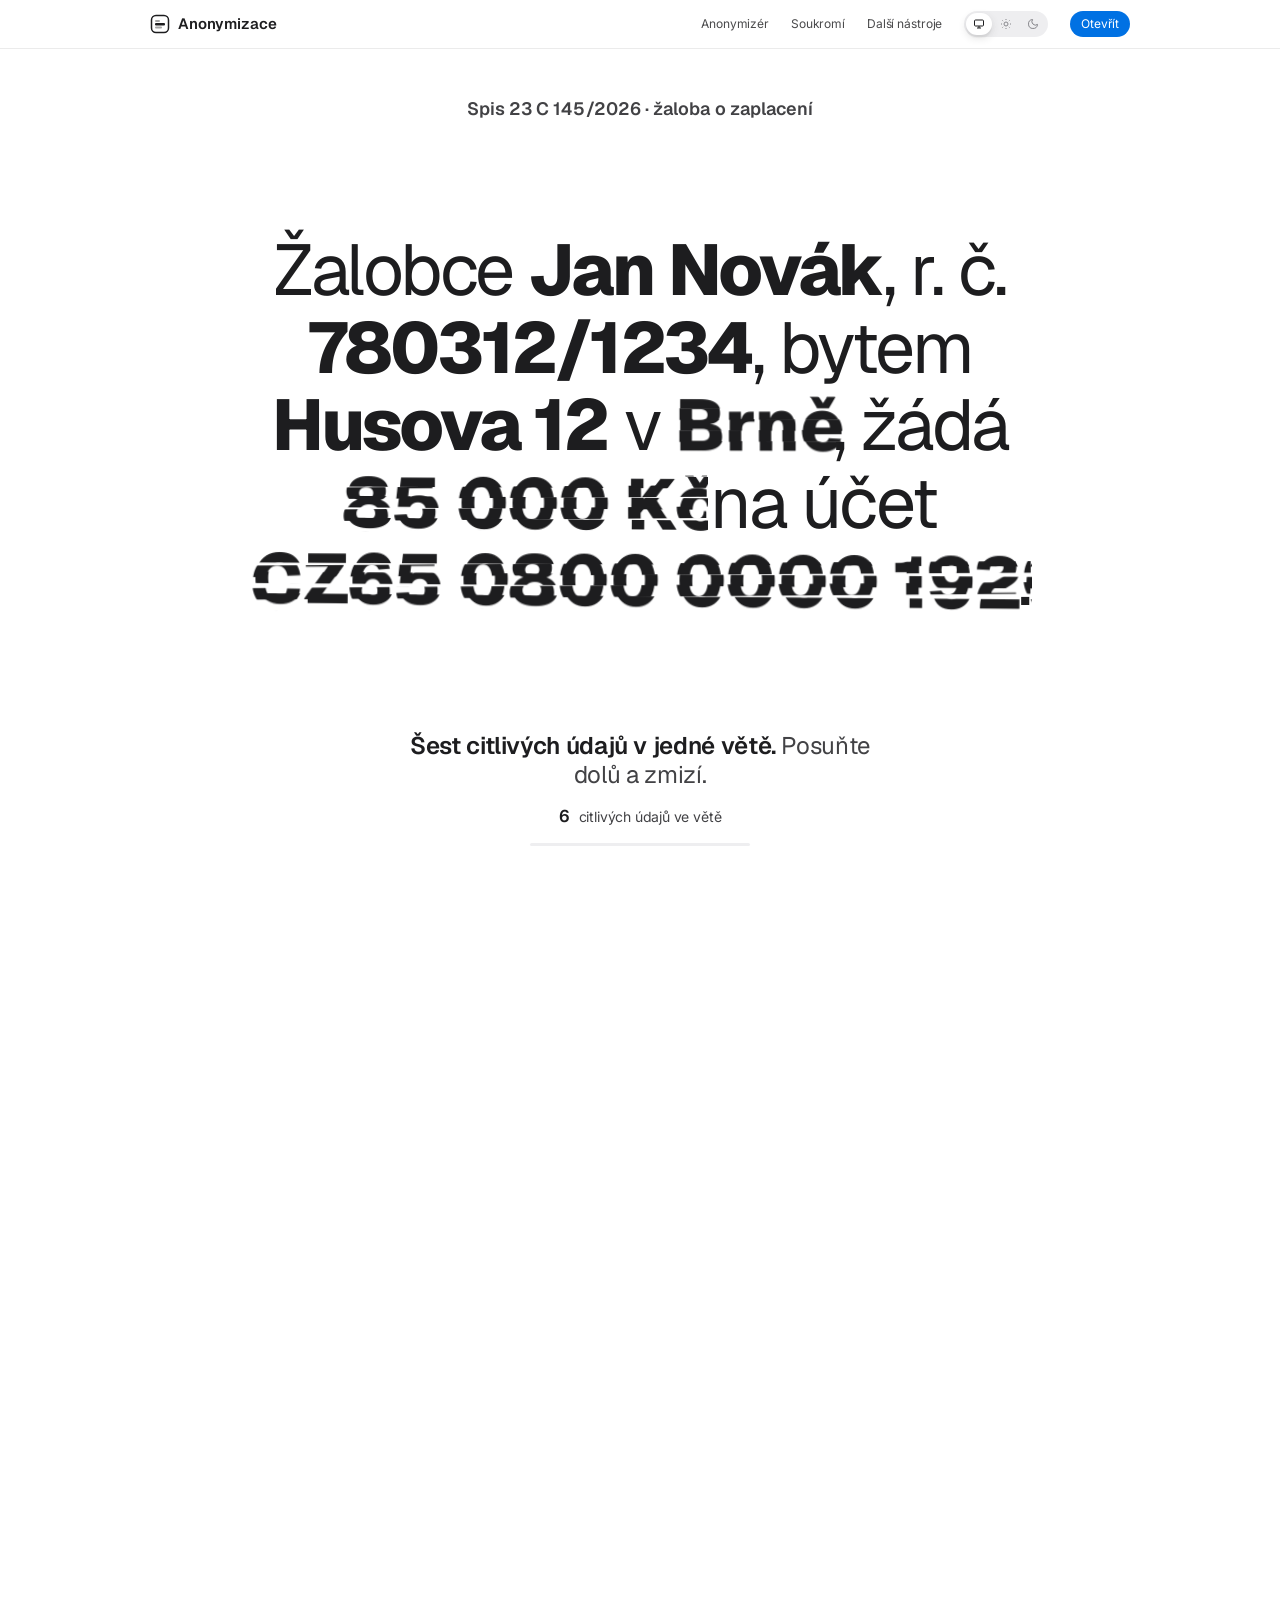
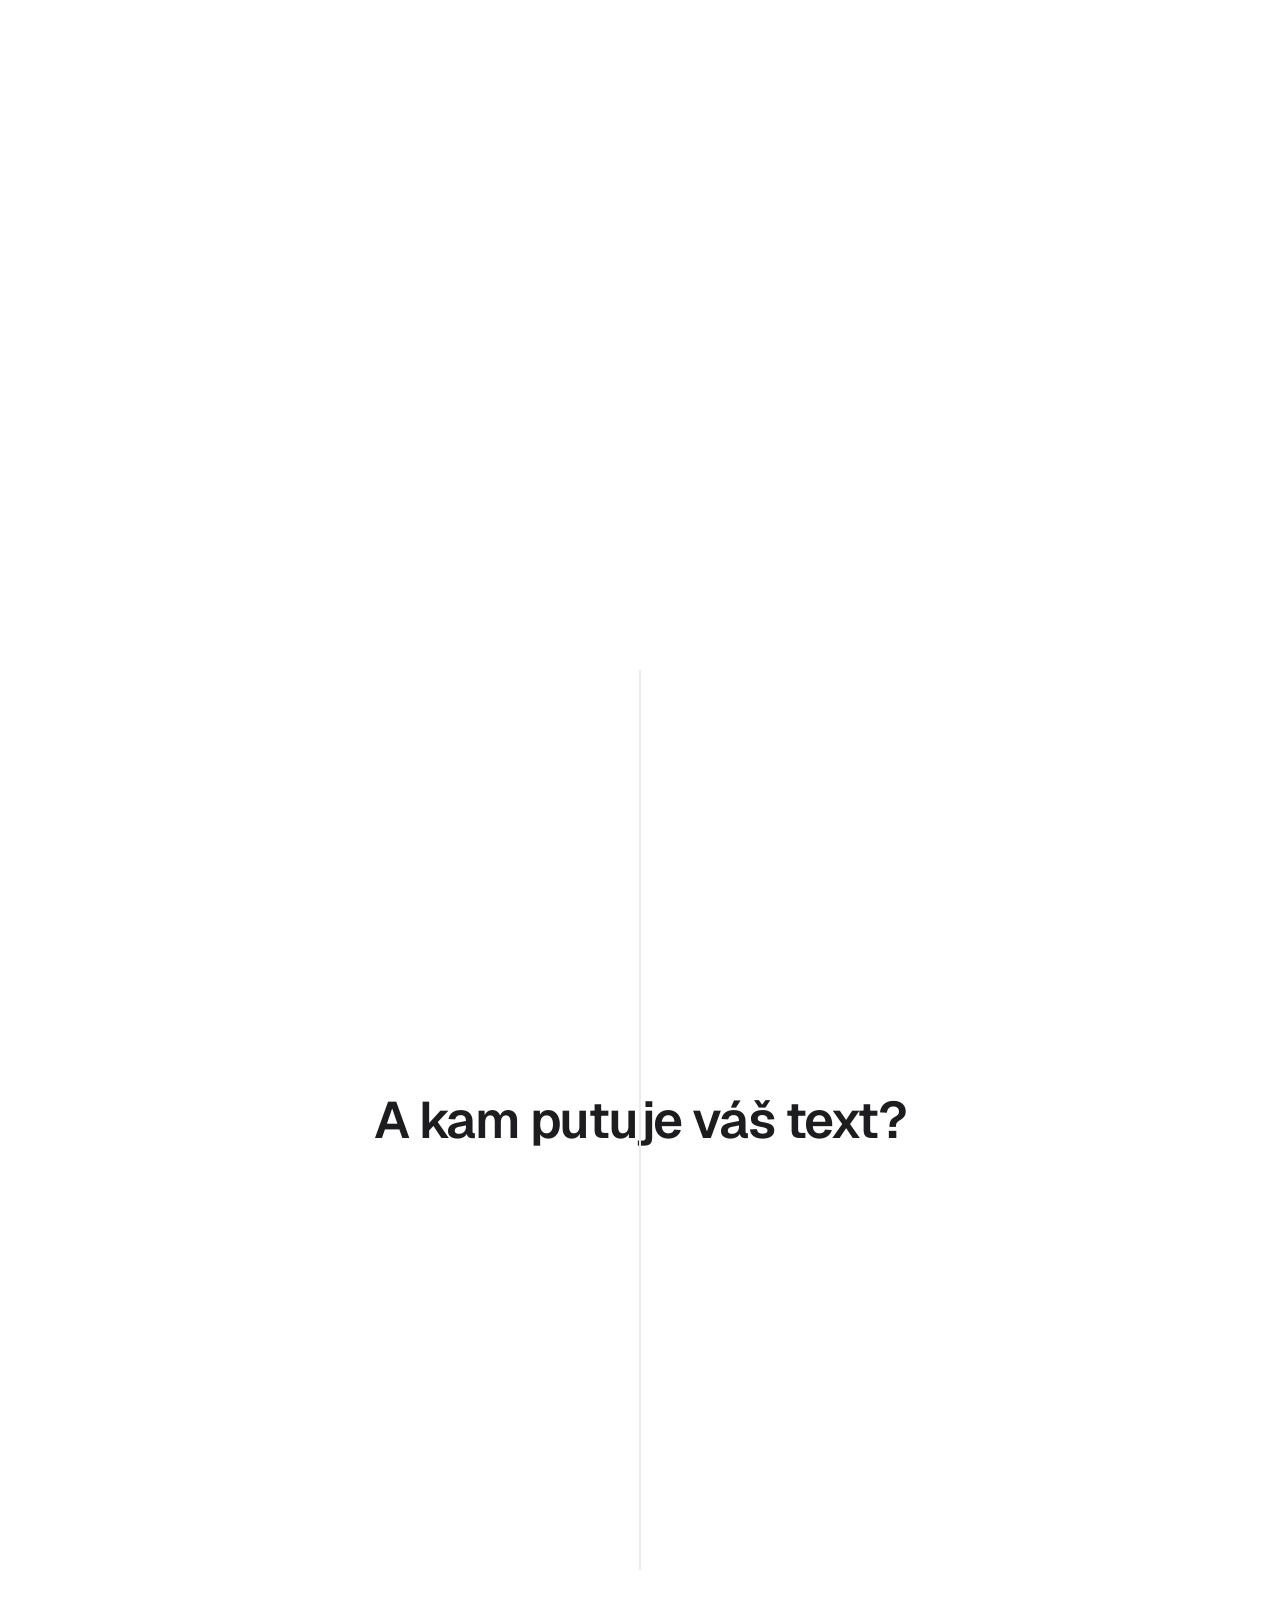
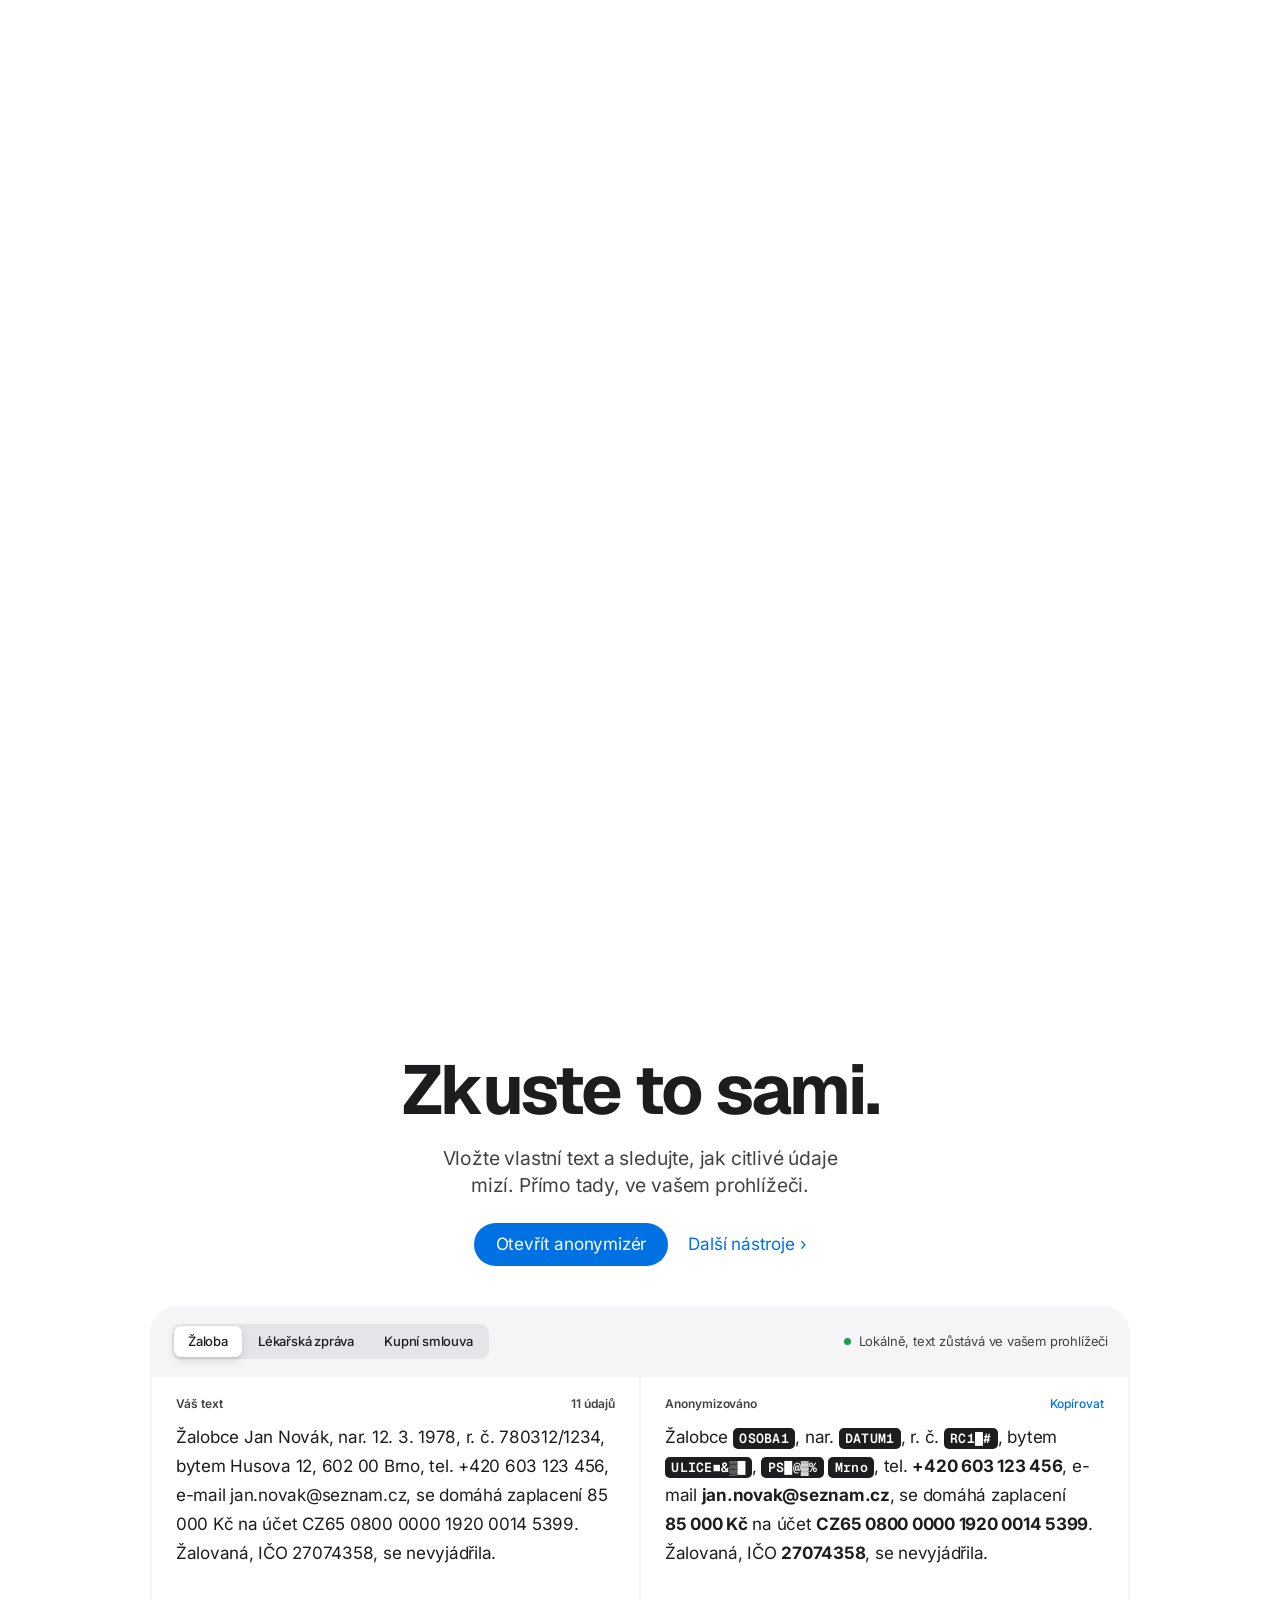
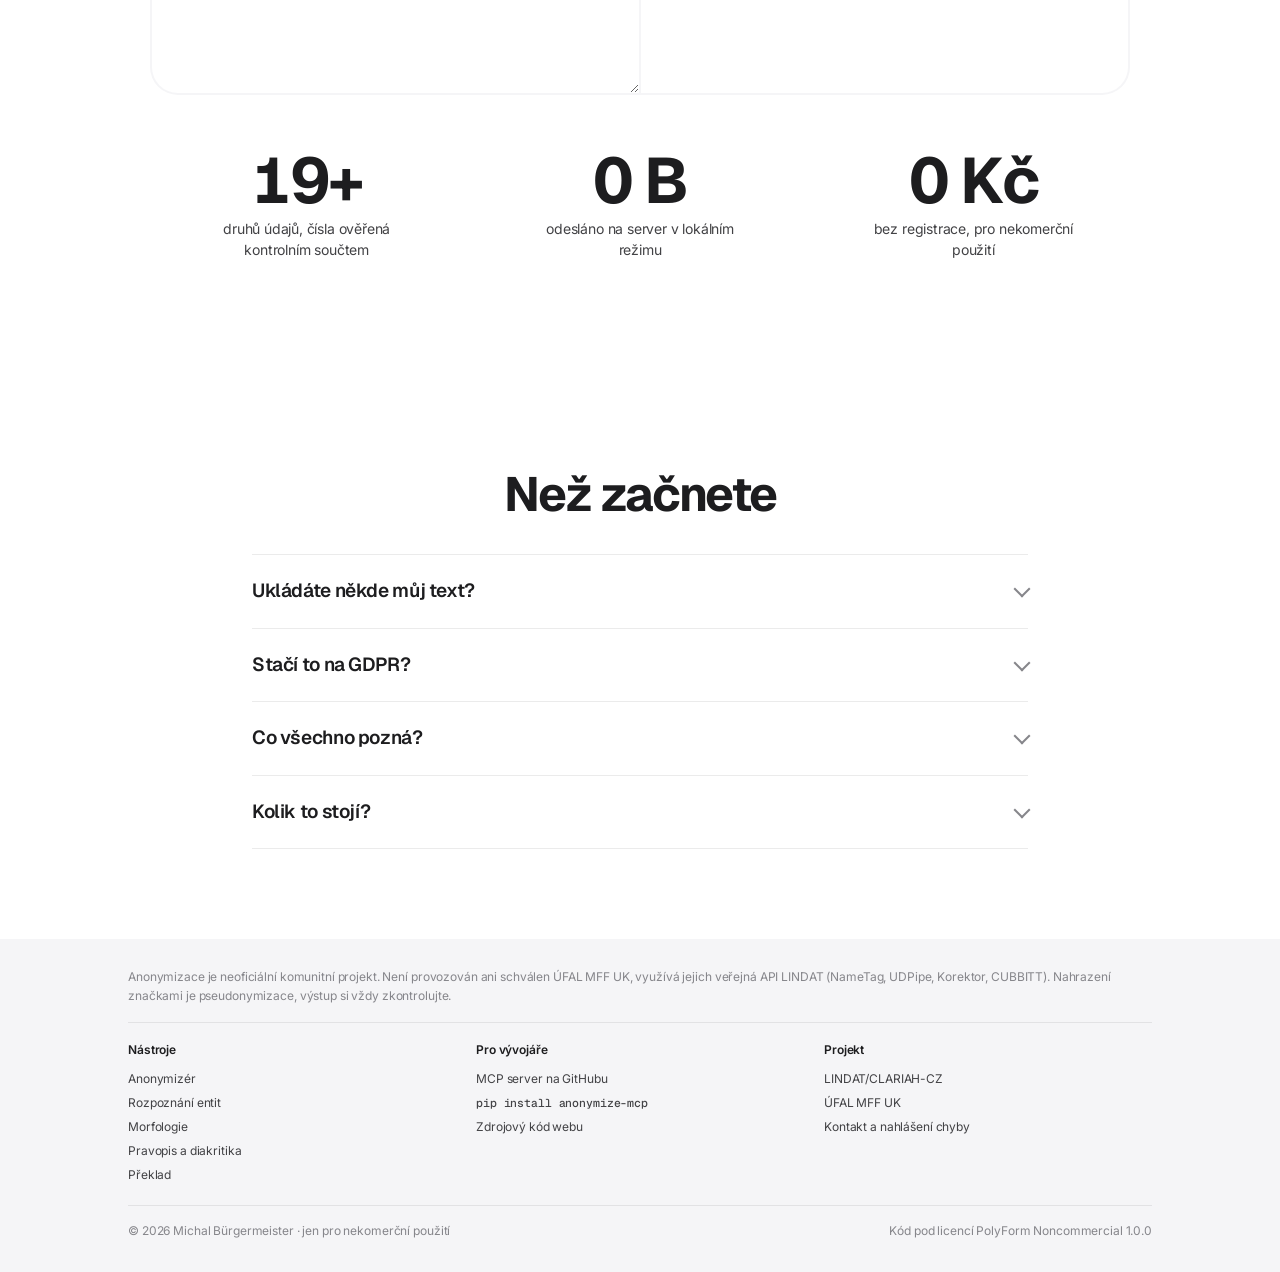
==== index.html @ 7f7ec350 "Nový web: celý redesign ve stylu Apple (úvod, anonymizér, nástroje) - Úvod: věta ze spisu, jejíž oso" ====
<!DOCTYPE html>
<html lang="cs">
<head>
<meta charset="UTF-8">
<meta http-equiv="Content-Security-Policy" content="default-src 'self'; script-src 'self' 'sha256-ytVcrgDSeqfs02HxshEtCYP0bLDapa02FKtry64QPY4=' 'sha256-r9u3oEBJVdRTOcQXDYjSccU/Ss6i7462QvEa/kO+IuY='; connect-src 'self'; style-src 'self' 'unsafe-inline'; img-src 'self' data:; font-src 'self'; object-src 'none'; base-uri 'self'; form-action 'self'">
<meta name="viewport" content="width=device-width, initial-scale=1.0, viewport-fit=cover">
<title>Anonymizace českých dokumentů online zdarma — jména, rodná čísla, účty (GDPR)</title>
<meta name="description" content="Anonymizujte žaloby, lékařské zprávy i smlouvy přímo v prohlížeči. Jména, rodná čísla, adresy, účty i částky se nahradí značkami OSOBA1, RC1, IBAN1. Zdarma, bez registrace, text neopustí váš počítač.">
<meta name="author" content="Michal Bürgermeister">
<meta name="robots" content="index, follow, max-image-preview:large, max-snippet:-1">
<meta name="theme-color" content="#ffffff" media="(prefers-color-scheme: light)">
<meta name="theme-color" content="#000000" media="(prefers-color-scheme: dark)">
<link rel="icon" href="favicon.svg" type="image/svg+xml">
<link rel="apple-touch-icon" href="favicon.svg">
<link rel="manifest" href="site.webmanifest">
<link rel="canonical" href="https://anonymizace.js.org/">
<meta property="og:type" content="website">
<meta property="og:site_name" content="Anonymizace">
<meta property="og:locale" content="cs_CZ">
<meta property="og:title" content="Anonymizace českých dokumentů — text neopustí váš počítač">
<meta property="og:description" content="Jména, rodná čísla, adresy, účty i částky se nahradí značkami. Zdarma, v prohlížeči, bez registrace.">
<meta property="og:url" content="https://anonymizace.js.org/">
<meta property="og:image" content="https://anonymizace.js.org/og-image.png">
<meta name="twitter:card" content="summary_large_image">
<meta name="twitter:title" content="Anonymizace českých dokumentů — text neopustí váš počítač">
<meta name="twitter:description" content="Jména, rodná čísla, adresy, účty i částky se nahradí značkami. Zdarma, v prohlížeči.">
<meta name="twitter:image" content="https://anonymizace.js.org/og-image.png">
<link rel="preload" href="fonts/geist-latin.woff2" as="font" type="font/woff2" crossorigin>
<link rel="stylesheet" href="css/fonts.css">
<link rel="stylesheet" href="css/site.css">
<link rel="stylesheet" href="css/landing.css">
<script src="js/theme.js"></script>
</head>
<body>
<noscript><div class="noscript">Animace a živá ukázka potřebují JavaScript. Obsah stránky si přečtete i bez něj.</div></noscript>
<header class="site-nav"><div class="nav gut">
  <a class="mark" href="./" aria-label="Anonymizace, úvod"><svg viewBox="0 0 20 20" aria-hidden="true"><rect x="1.5" y="1.5" width="17" height="17" rx="4.5" fill="none" stroke="currentColor" stroke-width="1.5"/><rect x="5" y="6" width="5" height="2" rx="1" fill="currentColor" opacity=".4"/><rect x="5" y="9" width="10" height="2.4" rx="1" fill="currentColor"/><rect x="5" y="12.4" width="7" height="2" rx="1" fill="currentColor" opacity=".4"/></svg>Anonymizace</a>
  <nav class="links" aria-label="Hlavní"><a href="anonymize.html">Anonymizér</a><a href="#vault">Soukromí</a><a href="nastroje.html">Další nástroje</a></nav>
  <div class="theme" role="group" aria-label="Vzhled">
    <button type="button" data-t="system" aria-label="Podle systému"><svg viewBox="0 0 24 24" fill="none" stroke="currentColor" stroke-width="2"><rect x="3" y="4" width="18" height="12" rx="2"/><path d="M8 20h8M12 16v4"/></svg></button>
    <button type="button" data-t="light" aria-label="Denní režim"><svg viewBox="0 0 24 24" fill="none" stroke="currentColor" stroke-width="2"><circle cx="12" cy="12" r="4"/><path d="M12 2v2M12 20v2M4.9 4.9l1.4 1.4M17.7 17.7l1.4 1.4M2 12h2M20 12h2M4.9 19.1l1.4-1.4M17.7 6.3l1.4-1.4"/></svg></button>
    <button type="button" data-t="dark" aria-label="Noční režim"><svg viewBox="0 0 24 24" fill="none" stroke="currentColor" stroke-width="2"><path d="M21 12.8A9 9 0 1 1 11.2 3a7 7 0 0 0 9.8 9.8z"/></svg></button>
  </div>
  <a class="open" href="anonymize.html">Otevřít</a>
</div></header>

<main id="top">
<section class="dossier" id="dossier" aria-label="Ukázka anonymizace">
  <div class="d-stage gut">
    <p class="d-eyebrow d-meta">Spis 23 C 145/2026 · žaloba o zaplacení</p>
    <p class="d-text" id="dtext">Žalobce <span class="pii" data-tok="OSOBA1">Jan Novák</span>, r.&nbsp;č. <span class="pii" data-tok="RC1">780312/1234</span>, bytem <span class="pii" data-tok="ULICE1">Husova 12</span> v&nbsp;<span class="pii" data-tok="MESTO1">Brně</span>, žádá <span class="pii" data-tok="CASTKA1">85 000 Kč</span> na účet <span class="pii" data-tok="IBAN1">CZ65 0800 0000 1920</span>.</p>
    <div class="d-foot">
      <div class="d-caps">
        <h1 id="cap0">Šest citlivých údajů v&nbsp;jedné větě. <em>Posuňte dolů a&nbsp;zmizí.</em></h1>
        <p id="cap1" style="opacity:0">Po anonymizaci <em>ani jeden.</em></p>
      </div>
      <div class="d-count"><strong id="cnt">6</strong><span>citlivých údajů ve větě</span></div>
      <div class="d-prog"><i id="dprog"></i></div>
    </div>
  </div>
</section>

<section class="vault" id="vault" aria-label="Kam jdou data">
  <div class="v-stage">
    <div class="v-mask gut" id="vmask">
      <div class="v-in">
        <div class="beat" id="bA">
          <span class="kick">Lokální režim</span>
          <h2><span id="hA1">Nikam.</span><em id="hA2">Zůstane u&nbsp;vás.</em></h2>
          <div class="flow" id="flowA" role="img" aria-label="Text neopustí váš počítač, cesta do internetu je zablokovaná"><span class="node"><svg viewBox="0 0 24 24" fill="none" stroke="currentColor" stroke-width="1.8" aria-hidden="true"><rect x="4" y="4" width="16" height="11" rx="2"/><path d="M2 19h20"/></svg>Váš počítač</span><span class="wire"><i class="pk"></i><b class="stop" aria-hidden="true">×</b></span><span class="node dim"><svg viewBox="0 0 24 24" fill="none" stroke="currentColor" stroke-width="1.8" aria-hidden="true"><circle cx="12" cy="12" r="9"/><path d="M3 12h18M12 3a14 14 0 0 1 0 18M12 3a14 14 0 0 0 0 18"/></svg>Internet</span></div>
          <div class="stats" id="statsA"><div><strong>0&nbsp;B</strong><span>odesláno</span></div><div><strong>0</strong><span>serverů</span></div><div><strong>100&nbsp;%</strong><span>ve vašem prohlížeči</span></div></div>
        </div>
        <div class="beat" id="bB" style="opacity:0;visibility:hidden">
          <span class="kick">Přesný režim</span>
          <h2><span>Potřebujete víc?</span><em>Stačí přepnout.</em></h2>
          <div class="sw" aria-hidden="true"><span id="swL">Lokálně</span><i><b id="swK"></b></i><span id="swR">Přesně</span></div>
          <div class="flow flowB" id="flowB" role="img" aria-label="V přesném režimu jde text na server LINDAT"><span class="node"><svg viewBox="0 0 24 24" fill="none" stroke="currentColor" stroke-width="1.8" aria-hidden="true"><rect x="4" y="4" width="16" height="11" rx="2"/><path d="M2 19h20"/></svg>Váš počítač</span><span class="wire" id="wireB"><i class="pk"></i></span><span class="node"><svg viewBox="0 0 24 24" fill="none" stroke="currentColor" stroke-width="1.8" aria-hidden="true"><path d="M3 9l9-5 9 5M5 9v9M19 9v9M9 9v9M15 9v9M3 20h18"/></svg>LINDAT, MFF&nbsp;UK</span></div>
          <p class="note" id="noteB">Text odejde šifrovaně na akademický server jen tehdy, když to sami zapnete. Pak pozná jména a firmy i ve skloňovaných tvarech.</p>
        </div>
      </div>
    </div>
    <div class="door l" id="dl" aria-hidden="true"><p class="v-q">A kam putuje váš text?</p></div>
    <div class="door r" id="dr"><p class="v-q">A kam putuje váš text?</p></div>
  </div>
</section>

<section class="demo gut" id="ukazka">
  <div class="demo-h" data-reveal="0"><h2>Zkuste to sami.</h2><p>Vložte vlastní text a sledujte, jak citlivé údaje mizí. Přímo tady, ve vašem prohlížeči.</p>
    <div class="ctas"><a class="btn" href="anonymize.html">Otevřít anonymizér</a><a class="lnk" href="nastroje.html">Další nástroje ›</a></div></div>
  <div class="bench" data-reveal="1">
    <div class="bench-top">
      <div class="seg" role="group" aria-label="Ukázkové texty"><button type="button" class="chip" data-s="zaloba" aria-pressed="true">Žaloba</button><button type="button" class="chip" data-s="zprava" aria-pressed="false">Lékařská zpráva</button><button type="button" class="chip" data-s="smlouva" aria-pressed="false">Kupní smlouva</button></div>
      <span class="mode"><i></i>Lokálně, text zůstává ve vašem prohlížeči</span>
    </div>
    <div class="panes">
      <div class="pane"><div class="ph"><label for="src">Váš text</label><span id="n">0 údajů</span></div><textarea id="src" spellcheck="false" maxlength="20000"></textarea></div>
      <div class="pane"><div class="ph"><span>Anonymizováno</span><button type="button" class="copy" id="copy">Kopírovat</button></div><div class="out" id="out" aria-live="polite"></div></div>
    </div>
  </div>
  <div class="facts" data-reveal="2">
    <div><strong data-to="20">20+</strong><span>druhů údajů, čísla ověřená kontrolním součtem</span></div>
    <div><strong>0&nbsp;B</strong><span>odesláno na server v lokálním režimu</span></div>
    <div><strong>0&nbsp;Kč</strong><span>bez registrace, pro nekomerční použití</span></div>
  </div>
</section>

<section class="faq gut" id="otazky">
  <h2>Než začnete</h2>
  <details><summary>Ukládáte někde můj text?</summary><p>Ne. Web nemá vlastní server ani databázi. V lokálním režimu text vůbec neopustí prohlížeč. V přesném režimu ho zpracuje akademický server LINDAT na MFF UK a výsledek se vrátí jen vám.</p></details>
  <details><summary>Stačí to na GDPR?</summary><p>Nahrazení značkami je pseudonymizace podle čl. 4 odst. 5 GDPR. Výrazně snižuje riziko, ale za výsledek odpovídá ten, kdo dokument předává. Výstup si před odesláním vždy přečtěte.</p></details>
  <details><summary>Co všechno pozná?</summary><p>Jména, rodná čísla s kontrolou dělitelnosti, IČO, DIČ, IBAN a čísla účtů, peněžní částky, platební karty, telefony, e-maily, adresy a PSČ, data narození, SPZ, VIN, čísla dokladů, datové schránky, spisové značky i diagnózy MKN-10.</p></details>
  <details><summary>Kolik to stojí?</summary><p>Nic, pro nekomerční použití. Projekt je neoficiální a staví na veřejných nástrojích LINDAT a ÚFAL MFF UK.</p></details>
</section>
</main>

<footer class="site-footer gut"><div class="f-in">
  <p class="f-note">Anonymizace je neoficiální komunitní projekt. Není provozován ani schválen ÚFAL MFF UK, využívá jejich veřejná API LINDAT (NameTag, UDPipe, Korektor, CUBBITT). Nahrazení značkami je pseudonymizace, výstup si vždy zkontrolujte.</p>
  <div class="f-cols">
    <div><h2>Nástroje</h2><a href="anonymize.html">Anonymizér</a><a href="nastroje.html#ner">Rozpoznání entit</a><a href="nastroje.html#morf">Morfologie</a><a href="nastroje.html#korek">Pravopis a diakritika</a><a href="nastroje.html#prek">Překlad</a></div>
    <div><h2>Pro vývojáře</h2><a href="https://github.com/Buggy1111/anonymize-mcp" rel="noopener">MCP server na GitHubu</a><a href="https://pypi.org/project/anonymize-mcp/" rel="noopener"><code>pip install anonymize-mcp</code></a><a href="https://github.com/Buggy1111/czech-nlp-toolkit" rel="noopener">Zdrojový kód webu</a></div>
    <div><h2>Projekt</h2><a href="https://lindat.mff.cuni.cz/" rel="noopener">LINDAT/CLARIAH-CZ</a><a href="https://ufal.mff.cuni.cz/" rel="noopener">ÚFAL MFF UK</a><a href="mailto:michalbugy12@gmail.com?subject=Anonymizace%20%E2%80%93%20zp%C4%9Btn%C3%A1%20vazba">Kontakt a nahlášení chyby</a></div>
  </div>
  <div class="f-bottom"><span>© 2026 Michal Bürgermeister · jen pro nekomerční použití</span><span>Kód pod licencí PolyForm Noncommercial 1.0.0</span></div>
</div></footer>

<script src="js/vendor/lenis.min.js"></script>
<script src="js/ner-common.js"></script>
<script src="js/anonymize-engine.js"></script>
<script src="js/site.js"></script>
<script src="js/landing.js"></script>

<script type="application/ld+json">
{"@context":"https://schema.org","@type":"WebApplication","name":"Anonymizace českých dokumentů","url":"https://anonymizace.js.org/","description":"Anonymizace osobních údajů v českých dokumentech přímo v prohlížeči. Jména, rodná čísla, adresy, účty i částky se nahradí značkami. Lokální offline režim i přesný režim s NER od ÚFAL MFF UK.","applicationCategory":"SecurityApplication","operatingSystem":"All (web browser)","inLanguage":"cs","dateModified":"2026-11-14","isAccessibleForFree":true,"offers":{"@type":"Offer","price":"0","priceCurrency":"CZK"},"creator":{"@type":"Person","name":"Michal Bürgermeister"},"isBasedOn":"https://github.com/Buggy1111/anonymize-mcp"}
</script>
<script type="application/ld+json">
{"@context":"https://schema.org","@type":"FAQPage","mainEntity":[
{"@type":"Question","name":"Ukládáte někde můj text?","acceptedAnswer":{"@type":"Answer","text":"Ne. Web nemá vlastní server ani databázi. V lokálním režimu text vůbec neopustí prohlížeč. V přesném režimu ho zpracuje akademický server LINDAT na MFF UK a výsledek se vrátí jen vám."}},
{"@type":"Question","name":"Stačí to na GDPR?","acceptedAnswer":{"@type":"Answer","text":"Nahrazení značkami je pseudonymizace podle čl. 4 odst. 5 GDPR. Výrazně snižuje riziko, ale za výsledek odpovídá ten, kdo dokument předává. Výstup si před odesláním vždy přečtěte."}},
{"@type":"Question","name":"Co všechno pozná?","acceptedAnswer":{"@type":"Answer","text":"Jména, rodná čísla s kontrolou dělitelnosti, IČO, DIČ, IBAN a čísla účtů, peněžní částky, platební karty, telefony, e-maily, adresy a PSČ, data narození, SPZ, VIN, čísla dokladů, datové schránky, spisové značky i diagnózy MKN-10."}},
{"@type":"Question","name":"Kolik to stojí?","acceptedAnswer":{"@type":"Answer","text":"Nic, pro nekomerční použití. Projekt je neoficiální a staví na veřejných nástrojích LINDAT a ÚFAL MFF UK."}}]}
</script>
</body>
</html>
---- css/fonts.css ----
/* Self-hosted (SIL OFL 1.1): Geist, Geist Mono (Vercel), Inter (Rasmus Andersson). Bez Google Fonts — žádný požadavek na třetí stranu. */
@font-face{font-family:'Geist';font-style:normal;font-weight:300 800;font-display:swap;src:url(../fonts/geist-latin-ext.woff2) format('woff2');unicode-range:U+0100-02BA, U+02BD-02C5, U+02C7-02CC, U+02CE-02D7, U+02DD-02FF, U+0304, U+0308, U+0329, U+1D00-1DBF, U+1E00-1E9F, U+1EF2-1EFF, U+2020, U+20A0-20AB, U+20AD-20C4, U+2113, U+2C60-2C7F, U+A720-A7FF}
@font-face{font-family:'Geist';font-style:normal;font-weight:300 800;font-display:swap;src:url(../fonts/geist-latin.woff2) format('woff2');unicode-range:U+0000-00FF, U+0131, U+0152-0153, U+02BB-02BC, U+02C6, U+02DA, U+02DC, U+0304, U+0308, U+0329, U+2000-206F, U+20AC, U+2122, U+2191, U+2193, U+2212, U+2215, U+FEFF, U+FFFD}
@font-face{font-family:'Geist Mono';font-style:normal;font-weight:500 600;font-display:swap;src:url(../fonts/geist-mono-latin-ext.woff2) format('woff2');unicode-range:U+0100-02BA, U+02BD-02C5, U+02C7-02CC, U+02CE-02D7, U+02DD-02FF, U+0304, U+0308, U+0329, U+1D00-1DBF, U+1E00-1E9F, U+1EF2-1EFF, U+2020, U+20A0-20AB, U+20AD-20C4, U+2113, U+2C60-2C7F, U+A720-A7FF}
@font-face{font-family:'Geist Mono';font-style:normal;font-weight:500 600;font-display:swap;src:url(../fonts/geist-mono-latin.woff2) format('woff2');unicode-range:U+0000-00FF, U+0131, U+0152-0153, U+02BB-02BC, U+02C6, U+02DA, U+02DC, U+0304, U+0308, U+0329, U+2000-206F, U+20AC, U+2122, U+2191, U+2193, U+2212, U+2215, U+FEFF, U+FFFD}
@font-face{font-family:'Inter';font-style:normal;font-weight:400 700;font-display:swap;src:url(../fonts/inter-latin-ext.woff2) format('woff2');unicode-range:U+0100-02BA, U+02BD-02C5, U+02C7-02CC, U+02CE-02D7, U+02DD-02FF, U+0304, U+0308, U+0329, U+1D00-1DBF, U+1E00-1E9F, U+1EF2-1EFF, U+2020, U+20A0-20AB, U+20AD-20C4, U+2113, U+2C60-2C7F, U+A720-A7FF}
@font-face{font-family:'Inter';font-style:normal;font-weight:400 700;font-display:swap;src:url(../fonts/inter-latin.woff2) format('woff2');unicode-range:U+0000-00FF, U+0131, U+0152-0153, U+02BB-02BC, U+02C6, U+02DA, U+02DC, U+0304, U+0308, U+0329, U+2000-206F, U+20AC, U+2122, U+2191, U+2193, U+2212, U+2215, U+FEFF, U+FFFD}
---- css/site.css ----
/* site.css — sdílený vzhled všech stránek (tokeny, lišta, patička, tlačítka, přepínače).
   Styl: Apple-like. Bílá / #f5f5f7 ve dne, černá v noci, šedé jen na vedlejší text,
   modrá jen na akce. Zvýraznění = tloušťka písma, ne barva. */
:root{
  --bg:#ffffff; --bg2:#f5f5f7; --fg:#1d1d1f; --fg2:#424245; --mut:#86868b; --line:rgba(0,0,0,.08); --line2:rgba(0,0,0,.14);
  --pii:#1d1d1f; --blue:#0071e3; --blue-h:#0077ed; --ok:#1d9a55; --err:#d70015;
  --glass:rgba(255,255,255,.72); --seg:rgba(118,118,128,.12); --seg-on:#ffffff; --shadow:0 3px 8px rgba(0,0,0,.12),0 3px 1px rgba(0,0,0,.04);
  --tok-bg:#1d1d1f; --tok-fg:#ffffff;
  --f-display:"Geist","Inter","Segoe UI",system-ui,sans-serif;
  --f-body:"Inter","Segoe UI",system-ui,-apple-system,sans-serif;
  --f-mono:"Geist Mono",ui-monospace,"SF Mono",Menlo,Consolas,monospace;
  --ease:cubic-bezier(.28,.11,.32,1);
  color-scheme:light;
}
@media (prefers-color-scheme: dark){:root:not([data-theme="light"]){
  --bg:#000000; --bg2:#161617; --fg:#f5f5f7; --fg2:#d2d2d7; --mut:#86868b; --line:rgba(255,255,255,.1); --line2:rgba(255,255,255,.18);
  --pii:#f5f5f7; --blue:#0a84ff; --blue-h:#409cff; --ok:#30d158; --err:#ff6961;
  --glass:rgba(22,22,23,.72); --seg:rgba(118,118,128,.24); --seg-on:#636366; --shadow:0 3px 8px rgba(0,0,0,.4);
  --tok-bg:#f5f5f7; --tok-fg:#000000; color-scheme:dark}}
:root[data-theme="dark"]{
  --bg:#000000; --bg2:#161617; --fg:#f5f5f7; --fg2:#d2d2d7; --mut:#86868b; --line:rgba(255,255,255,.1); --line2:rgba(255,255,255,.18);
  --pii:#f5f5f7; --blue:#0a84ff; --blue-h:#409cff; --ok:#30d158; --err:#ff6961;
  --glass:rgba(22,22,23,.72); --seg:rgba(118,118,128,.24); --seg-on:#636366; --shadow:0 3px 8px rgba(0,0,0,.4);
  --tok-bg:#f5f5f7; --tok-fg:#000000; color-scheme:dark}

*{box-sizing:border-box}
html{-webkit-text-size-adjust:100%}
html.lenis,html.lenis body{height:auto}
.lenis.lenis-smooth{scroll-behavior:auto!important}
body{margin:0;background:var(--bg);color:var(--fg);font-family:var(--f-body);font-size:17px;line-height:1.5;letter-spacing:-.011em;
  -webkit-font-smoothing:antialiased;-moz-osx-font-smoothing:grayscale;text-rendering:optimizeLegibility;font-feature-settings:"cv11","ss03";
  overflow-x:hidden;transition:background .5s,color .5s}
body::before{content:"";position:fixed;inset:0 0 auto;height:env(safe-area-inset-top,0px);z-index:30;background:var(--glass)}
a{color:inherit}
img{max-width:100%}
::selection{background:rgba(0,113,227,.25)}
:focus-visible{outline:2px solid var(--blue);outline-offset:3px;border-radius:6px}
[hidden]{display:none!important}
.gut{padding-left:max(22px,env(safe-area-inset-left,0px));padding-right:max(22px,env(safe-area-inset-right,0px))}
.sr{position:absolute;width:1px;height:1px;overflow:hidden;clip:rect(0 0 0 0);white-space:nowrap}
.noscript{background:var(--fg);color:var(--bg);text-align:center;padding:12px;font-size:14px}

/* ── lišta ── */
.site-nav{position:fixed;top:env(safe-area-inset-top,0px);left:0;right:0;z-index:20;background:var(--glass);
  backdrop-filter:saturate(180%) blur(20px);-webkit-backdrop-filter:saturate(180%) blur(20px);border-bottom:1px solid var(--line)}
.nav{max-width:1024px;margin:0 auto;height:48px;display:flex;align-items:center;gap:22px}
.mark{display:flex;align-items:center;gap:8px;text-decoration:none;margin-right:auto;font-family:var(--f-display);font-weight:600;font-size:15px;letter-spacing:-.01em}
.mark svg{width:20px;height:20px;flex:none}
.links{display:flex;gap:22px}
.links a{font-size:12px;letter-spacing:-.01em;text-decoration:none;color:var(--fg);opacity:.8;transition:opacity .2s}
.links a:hover,.links a[aria-current="page"]{opacity:1}
.links a[aria-current="page"]{font-weight:600}
.theme{display:flex;gap:1px;padding:2px;border-radius:999px;background:var(--seg)}
.theme button{all:unset;cursor:pointer;width:26px;height:22px;display:grid;place-items:center;border-radius:999px;color:var(--mut);transition:background .25s,color .25s}
.theme button:hover{color:var(--fg)}
.theme button[aria-pressed="true"]{background:var(--seg-on);color:var(--fg);box-shadow:var(--shadow)}
.theme button:focus-visible{outline:2px solid var(--blue)}
.theme svg{width:12px;height:12px}
.open{font-size:12px;text-decoration:none;padding:4px 11px;border-radius:999px;background:var(--blue);color:#fff;transition:background .2s;white-space:nowrap}
.open:hover{background:var(--blue-h)}

/* ── tlačítka, odkazy, přepínače ── */
.btn{all:unset;cursor:pointer;display:inline-flex;align-items:center;gap:8px;font-size:17px;line-height:1.2;padding:11px 22px;border-radius:999px;background:var(--blue);color:#fff;transition:background .2s;text-decoration:none}
.btn:hover{background:var(--blue-h)}
.btn:disabled{opacity:.45;cursor:default}
.btn:focus-visible{outline:2px solid var(--blue);outline-offset:3px}
.btn.sm{font-size:14px;padding:8px 16px}
.btn.ghost{background:var(--seg);color:var(--fg)}
.btn.ghost:hover{background:var(--line2)}
.lnk{font-size:17px;text-decoration:none;color:var(--blue)}
.lnk:hover{text-decoration:underline}
.seg{display:inline-flex;flex-wrap:wrap;gap:2px;padding:2px;border-radius:9px;background:var(--seg)}
.chip{all:unset;cursor:pointer;font-size:13px;font-weight:500;padding:6px 14px;border-radius:7px;color:var(--fg);white-space:nowrap;transition:background .25s,box-shadow .25s}
.chip[aria-pressed="true"],.chip.active{background:var(--seg-on);box-shadow:var(--shadow)}
.chip:focus-visible{outline:2px solid var(--blue)}
.tok{font-family:var(--f-mono);font-size:.78em;font-weight:600;letter-spacing:.02em;padding:.16em .48em;border-radius:5px;background:var(--tok-bg);color:var(--tok-fg);white-space:nowrap}

/* ── pracovní plocha (ukázka na úvodu i anonymizér) ── */
.bench{background:var(--bg2);border-radius:28px;overflow:hidden}
.bench-top{display:flex;flex-wrap:wrap;gap:12px 20px;align-items:center;justify-content:space-between;padding:18px 22px}
.mode{display:flex;align-items:center;gap:8px;font-size:13px;color:var(--fg2)}
.mode i{width:7px;height:7px;border-radius:50%;background:var(--ok)}
.panes{display:grid;grid-template-columns:1fr 1fr;gap:2px;padding:0 2px 2px}
.pane{min-width:0;display:grid;grid-template-rows:auto 1fr;background:var(--bg);border-radius:0 0 0 26px}
.pane+.pane{border-radius:0 0 26px 0}
.ph{display:flex;justify-content:space-between;align-items:center;padding:18px 24px 0;font-size:12px;font-weight:600;color:var(--fg2);letter-spacing:-.005em}
textarea,.out{font-family:var(--f-body);font-size:17px;line-height:1.7;color:var(--fg);padding:10px 24px 28px;min-height:280px;letter-spacing:-.015em}
textarea{width:100%;border:0;background:transparent;resize:vertical;outline:none;caret-color:var(--blue)}
.out{white-space:pre-wrap;overflow-wrap:anywhere}
.ph-tok{font-family:var(--f-mono);font-size:.78em;font-weight:600;letter-spacing:.02em;padding:.16em .48em;border-radius:5px;background:var(--tok-bg);color:var(--tok-fg);white-space:nowrap}
.tok.raw,.ph-tok.raw{background:transparent;color:var(--pii);font-family:var(--f-body);font-size:1em;font-weight:800;letter-spacing:-.015em;padding:0}
.copy{all:unset;cursor:pointer;font-size:12px;font-weight:500;color:var(--blue)}
.copy:hover{text-decoration:underline}
.copy:focus-visible{outline:2px solid var(--blue)}

/* ── nadpisy stránek nástrojů ── */
.page-head{max-width:1024px;margin:0 auto;padding-block:120px 36px;text-align:center;display:grid;justify-items:center;gap:16px}
.page-head .kick{font-family:var(--f-display);font-weight:600;font-size:clamp(15px,1.4vw,19px);color:var(--fg2)}
.page-head h1{margin:0;font-family:var(--f-display);font-weight:700;font-size:clamp(40px,6vw,80px);letter-spacing:-.045em;line-height:1.02;text-wrap:balance}
.page-head h1 em{font-style:normal;font-weight:300}
.page-head p{margin:0;max-width:40ch;font-size:clamp(17px,1.5vw,21px);color:var(--fg2);line-height:1.42}

/* ── otázky ── */
.faq{max-width:820px;margin:0 auto;padding-block:12vh 10vh}
.faq h2{margin:0 0 24px;font-family:var(--f-display);font-weight:700;font-size:clamp(32px,4vw,48px);letter-spacing:-.04em;text-align:center}
.faq details{border-bottom:1px solid var(--line)}
.faq details:first-of-type{border-top:1px solid var(--line)}
.faq summary{cursor:pointer;list-style:none;display:flex;justify-content:space-between;gap:20px;padding:22px 0;font-family:var(--f-display);font-weight:600;font-size:19px;letter-spacing:-.02em}
.faq summary::-webkit-details-marker{display:none}
.faq summary::after{content:"";flex:none;width:10px;height:10px;margin-top:6px;border-right:2px solid var(--mut);border-bottom:2px solid var(--mut);transform:rotate(45deg);transition:transform .3s var(--ease)}
.faq details[open] summary::after{transform:rotate(-135deg)}
.faq p{margin:0 0 22px;color:var(--fg2);max-width:65ch}

/* ── patička ── */
.site-footer{background:var(--bg2);font-size:12px;color:var(--mut);letter-spacing:-.01em}
.f-in{max-width:1024px;margin:0 auto;padding-block:28px 32px;display:grid;gap:18px}
.f-note{margin:0;padding-bottom:16px;border-bottom:1px solid var(--line);line-height:1.6}
.f-cols{display:grid;grid-template-columns:repeat(3,1fr);gap:20px}
.f-cols h2{margin:0 0 8px;font-size:12px;font-weight:600;color:var(--fg)}
.f-cols a,.f-cols span{display:block;text-decoration:none;color:var(--fg2);padding:3px 0}
.f-cols a:hover{text-decoration:underline}
.f-cols code{font-family:var(--f-mono);font-size:11.5px}
.f-bottom{display:flex;flex-wrap:wrap;justify-content:space-between;gap:8px;padding-top:16px;border-top:1px solid var(--line)}

@media (max-width:760px){
  .links,.open{display:none}
  .f-cols{grid-template-columns:1fr 1fr}
  .page-head{padding-block:96px 28px}
  .panes{grid-template-columns:1fr}
  .pane,.pane+.pane{border-radius:0}
  .pane+.pane{border-radius:0 0 26px 26px}
  .bench-top{justify-content:flex-start;padding:14px}
  .chip{padding:6px 10px;font-size:12.5px}
}
@media (prefers-reduced-motion:reduce){*,*::before,*::after{animation:none!important;transition:none!important}}
---- css/landing.css ----
/* landing.css — úvodní stránka: spis (skartovačka), dveře „Kam putuje váš text", ukázka. */
/* dossier */
.dossier{position:relative;height:430vh}
.d-stage{position:sticky;top:0;height:100vh;height:100svh;display:grid;grid-template-rows:auto 1fr auto;padding-block:96px 6vh;max-width:1180px;margin:0 auto;text-align:center}
.d-eyebrow{margin:0;font-family:var(--f-display);font-size:clamp(15px,1.4vw,19px);font-weight:600;letter-spacing:.004em;color:var(--fg2)}
.d-text{align-self:center;justify-self:center;margin:0;font-family:var(--f-display);font-weight:600;font-size:clamp(34px,5.6vw,80px);line-height:1.08;letter-spacing:-.035em;color:var(--fg);font-weight:400;max-width:20ch;text-wrap:balance}
.w{display:inline-block;overflow:hidden;vertical-align:top;padding:0 .05em .12em;margin:0 -.05em -.12em}
.w.free{overflow:visible}
.wi{display:inline-block}
.pii{position:relative;display:inline-block;white-space:nowrap;color:var(--pii);font-weight:800;letter-spacing:-.04em}
.pii canvas{position:absolute;left:-14px;top:0;pointer-events:none;visibility:hidden}
.pii .rb{position:absolute;left:-.05em;right:-.05em;top:.14em;bottom:.06em;background:var(--pii);border-radius:.12em;opacity:0}
.pii .tk{position:absolute;inset:.14em 0 .06em;display:grid;place-items:center;font-family:var(--f-mono);font-weight:600;font-size:.26em;letter-spacing:.3em;color:var(--bg);opacity:0;white-space:nowrap}
.d-foot{display:grid;justify-items:center;gap:14px}
.d-caps{position:relative;width:100%;min-height:2.6em;font-family:var(--f-display);font-weight:600;font-size:clamp(19px,1.9vw,24px);line-height:1.2;letter-spacing:-.015em}
.d-caps>*{position:absolute;left:0;right:0;bottom:0;margin:0 auto;font:inherit;max-width:30ch}
.d-caps em{font-style:normal;font-weight:400;color:var(--fg2)}
.d-count{display:flex;align-items:baseline;gap:8px;font-size:14px;color:var(--fg2)}
.d-count strong{font-family:var(--f-display);font-weight:600;font-size:17px;color:var(--fg);font-variant-numeric:tabular-nums;min-width:1ch}
.d-prog{width:min(220px,50%);height:3px;border-radius:3px;background:var(--seg);position:relative;overflow:hidden}
.d-prog i{position:absolute;inset:0;background:var(--fg);border-radius:3px;transform:scaleX(0);transform-origin:left}

/* vault: question → mask → "Nikam." → flow blocked + stats → switch to precise mode → flow to LINDAT */
.vault{position:relative;height:560vh}
.v-stage{position:sticky;top:0;height:100vh;height:100svh;display:grid;place-items:center;overflow:hidden}
.v-q{margin:0;text-align:center;font-family:var(--f-display);font-weight:600;font-size:clamp(28px,4vw,56px);letter-spacing:-.03em;color:var(--fg)}
.v-mask{position:absolute;inset:0;background:var(--fg);color:var(--bg);display:grid;place-items:center}
.door{position:absolute;top:0;bottom:0;width:50%;z-index:2;background:var(--bg);overflow:hidden;display:grid;align-items:center;will-change:transform}
.door.l{left:0;border-right:1px solid var(--line)}.door.r{right:0;border-left:1px solid var(--line)}
.door .v-q{position:absolute;width:200%;padding:0 22px}
.door.l .v-q{left:0}.door.r .v-q{right:0}
.door::after{content:"";position:absolute;top:0;bottom:0;width:40px;pointer-events:none;opacity:var(--sh,0)}
.door.l::after{right:0;background:linear-gradient(90deg,transparent,rgba(0,0,0,.18))}.door.r::after{left:0;background:linear-gradient(-90deg,transparent,rgba(0,0,0,.18))}
.v-in{display:grid;width:100%;max-width:980px}
.beat{grid-area:1/1;display:grid;gap:clamp(18px,2.6vh,30px);justify-items:center;align-content:center;text-align:center}
.beat .kick{font-family:var(--f-display);font-weight:600;font-size:clamp(14px,1.3vw,17px);letter-spacing:.01em;opacity:.6}
.beat h2{margin:0;font-family:var(--f-display);font-weight:700;font-size:clamp(44px,7.6vw,116px);line-height:1;letter-spacing:-.05em}
.beat h2 span,.beat h2 em{display:block;font-style:normal}
.beat h2 em{font-weight:300}
.beat p.note{margin:0;max-width:44ch;font-size:clamp(15px,1.3vw,18px);line-height:1.5;opacity:.75}
.flow{display:flex;align-items:center;gap:14px;width:min(560px,100%)}
.node{flex:none;display:flex;align-items:center;gap:10px;padding:10px 14px;border-radius:14px;border:1px solid color-mix(in srgb,currentColor 18%,transparent);font-size:14px;font-weight:500;white-space:nowrap}
.node svg{width:20px;height:20px}
.node.dim{opacity:.4}
.wire{flex:1;position:relative;height:2px;min-width:40px;background:repeating-linear-gradient(90deg,color-mix(in srgb,currentColor 35%,transparent) 0 6px,transparent 6px 12px);transform-origin:left}
.wire .pk{position:absolute;top:50%;left:0;width:8px;height:8px;margin-top:-4px;border-radius:50%;background:currentColor;opacity:0}
.flow.go .pk{animation:pkblock 2.2s cubic-bezier(.5,0,.3,1) infinite}
.flowB.go .pk{animation:pkpass 1.8s cubic-bezier(.5,0,.5,1) infinite}
@keyframes pkblock{0%{left:0;opacity:0}12%{opacity:1}52%{left:calc(50% - 22px);opacity:1;transform:scale(1)}62%{left:calc(50% - 22px);opacity:0;transform:scale(2.2)}100%{opacity:0}}
@keyframes pkpass{0%{left:0;opacity:0}10%{opacity:1}90%{opacity:1}100%{left:calc(100% - 8px);opacity:0}}
.stop{position:absolute;left:50%;top:50%;width:30px;height:30px;margin:-15px 0 0 -15px;border-radius:50%;display:grid;place-items:center;background:var(--fg);border:1.5px solid currentColor;font-size:15px;line-height:1}
.stats{display:grid;grid-template-columns:repeat(3,auto);gap:clamp(20px,4vw,56px)}
.stats div{display:grid;gap:2px}
.stats strong{font-family:var(--f-display);font-weight:700;font-size:clamp(30px,3.6vw,52px);letter-spacing:-.04em;line-height:1;font-variant-numeric:tabular-nums}
.stats span{font-size:13px;opacity:.6}
.sw{display:flex;align-items:center;gap:12px;font-size:15px;font-weight:600}
.sw span{transition:opacity .3s}
.sw i{position:relative;width:54px;height:32px;border-radius:999px;border:1.5px solid currentColor}
.sw i b{position:absolute;top:3px;left:3px;width:23px;height:23px;border-radius:50%;background:currentColor}
@media (max-width:760px){.node{padding:8px 10px;font-size:12.5px}.node svg{width:16px;height:16px}.flow{gap:8px}.stats{gap:18px}}
@media (prefers-reduced-motion:reduce){.flow.go .pk,.flowB.go .pk{animation:none;opacity:1;left:calc(50% - 26px)}}

/* demo */
.demo{padding-block:16vh 10vh;max-width:1024px;margin:0 auto;display:grid;gap:40px}
.demo-h{display:grid;justify-items:center;text-align:center;gap:18px}
.demo h2{margin:0;font-family:var(--f-display);font-weight:700;font-size:clamp(40px,5.4vw,80px);letter-spacing:-.04em;line-height:1.05}
.demo-h p{margin:0;max-width:36ch;font-size:clamp(17px,1.5vw,21px);color:var(--fg2);font-weight:400;line-height:1.42}
.ctas{display:flex;flex-wrap:wrap;gap:20px;align-items:center;justify-content:center;margin-top:6px}
.facts{display:grid;grid-template-columns:repeat(3,1fr);gap:20px;text-align:center;padding-top:12px}
.facts div{display:grid;gap:4px}
.facts strong{font-family:var(--f-display);font-weight:700;font-size:clamp(44px,5vw,72px);line-height:1.05;letter-spacing:-.04em;font-variant-numeric:tabular-nums}
.facts span{font-size:14px;color:var(--fg2);max-width:24ch;justify-self:center}


@media (max-width:760px){
  .d-stage{padding-block:84px 5vh}
  .d-text{font-size:clamp(26px,7.4vw,40px);max-width:none}
  .pii .tk{font-size:.36em;letter-spacing:.14em}
  .facts{grid-template-columns:1fr}
}
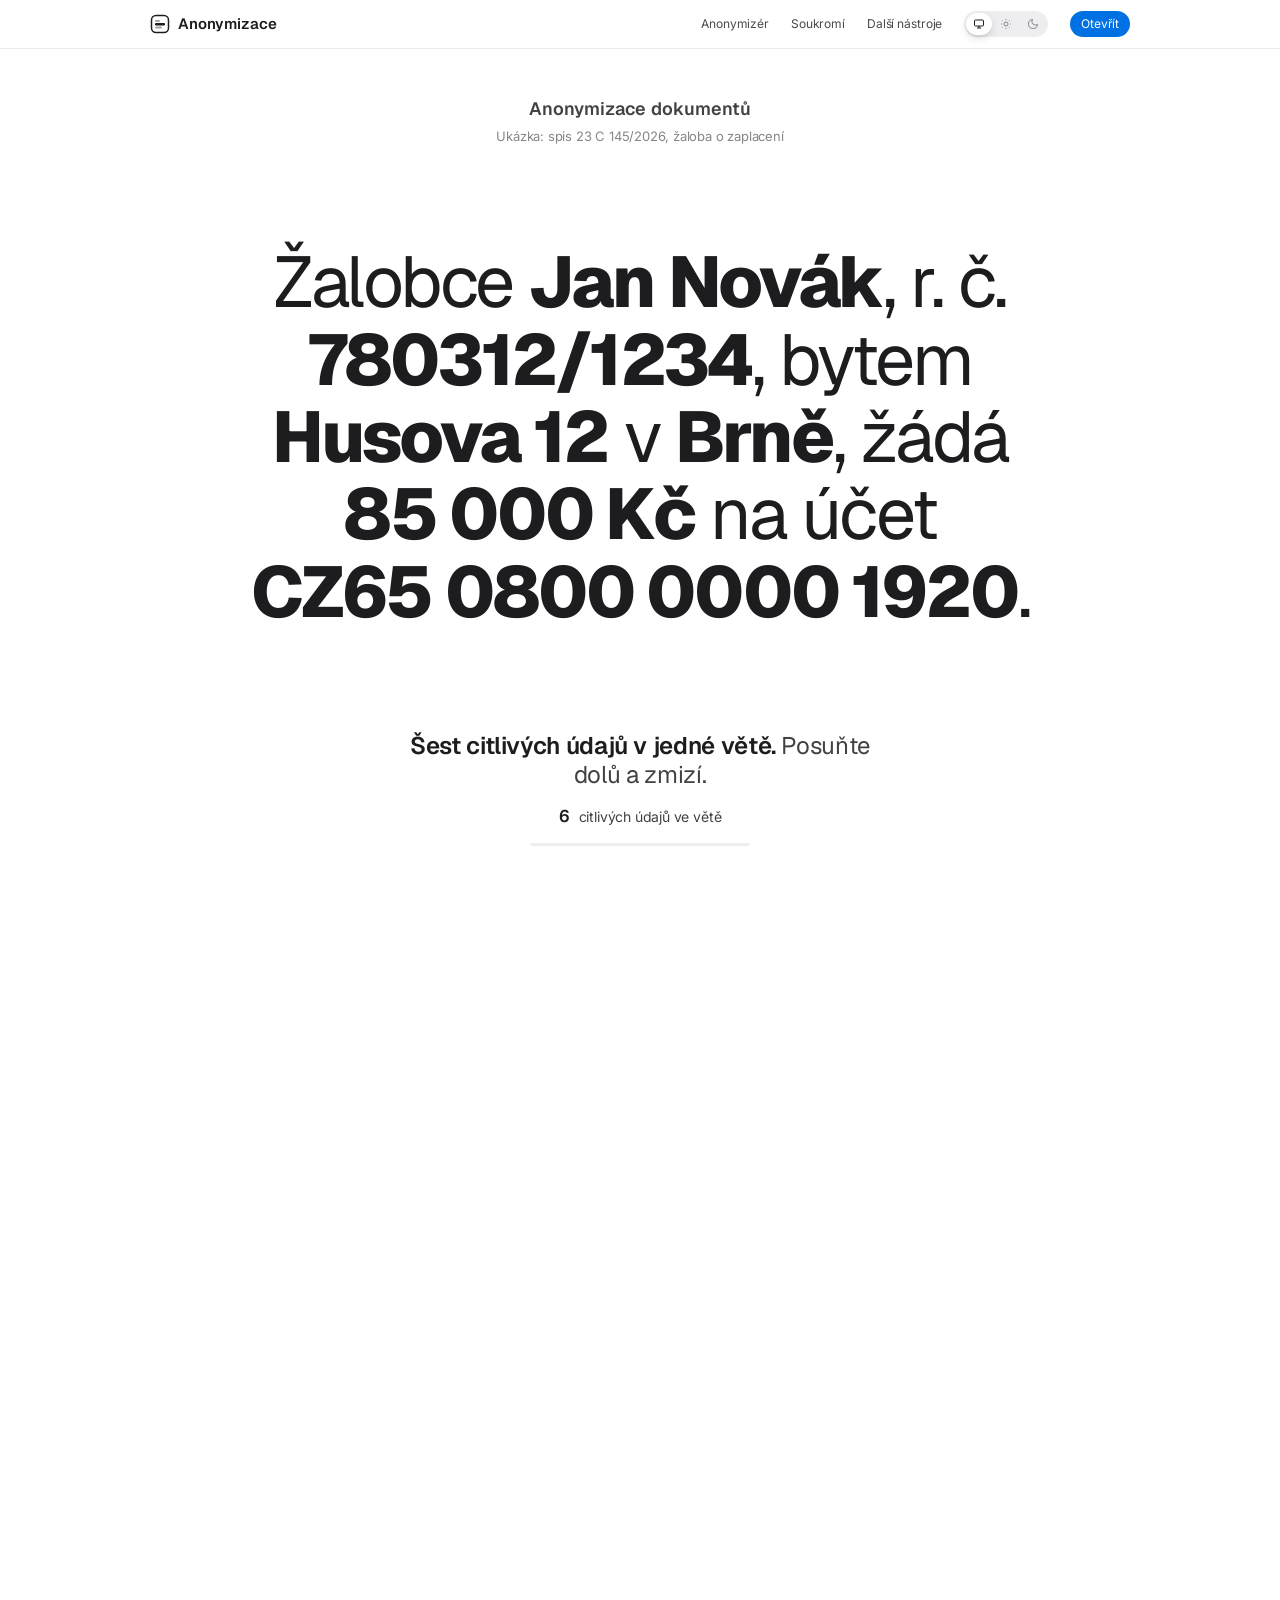
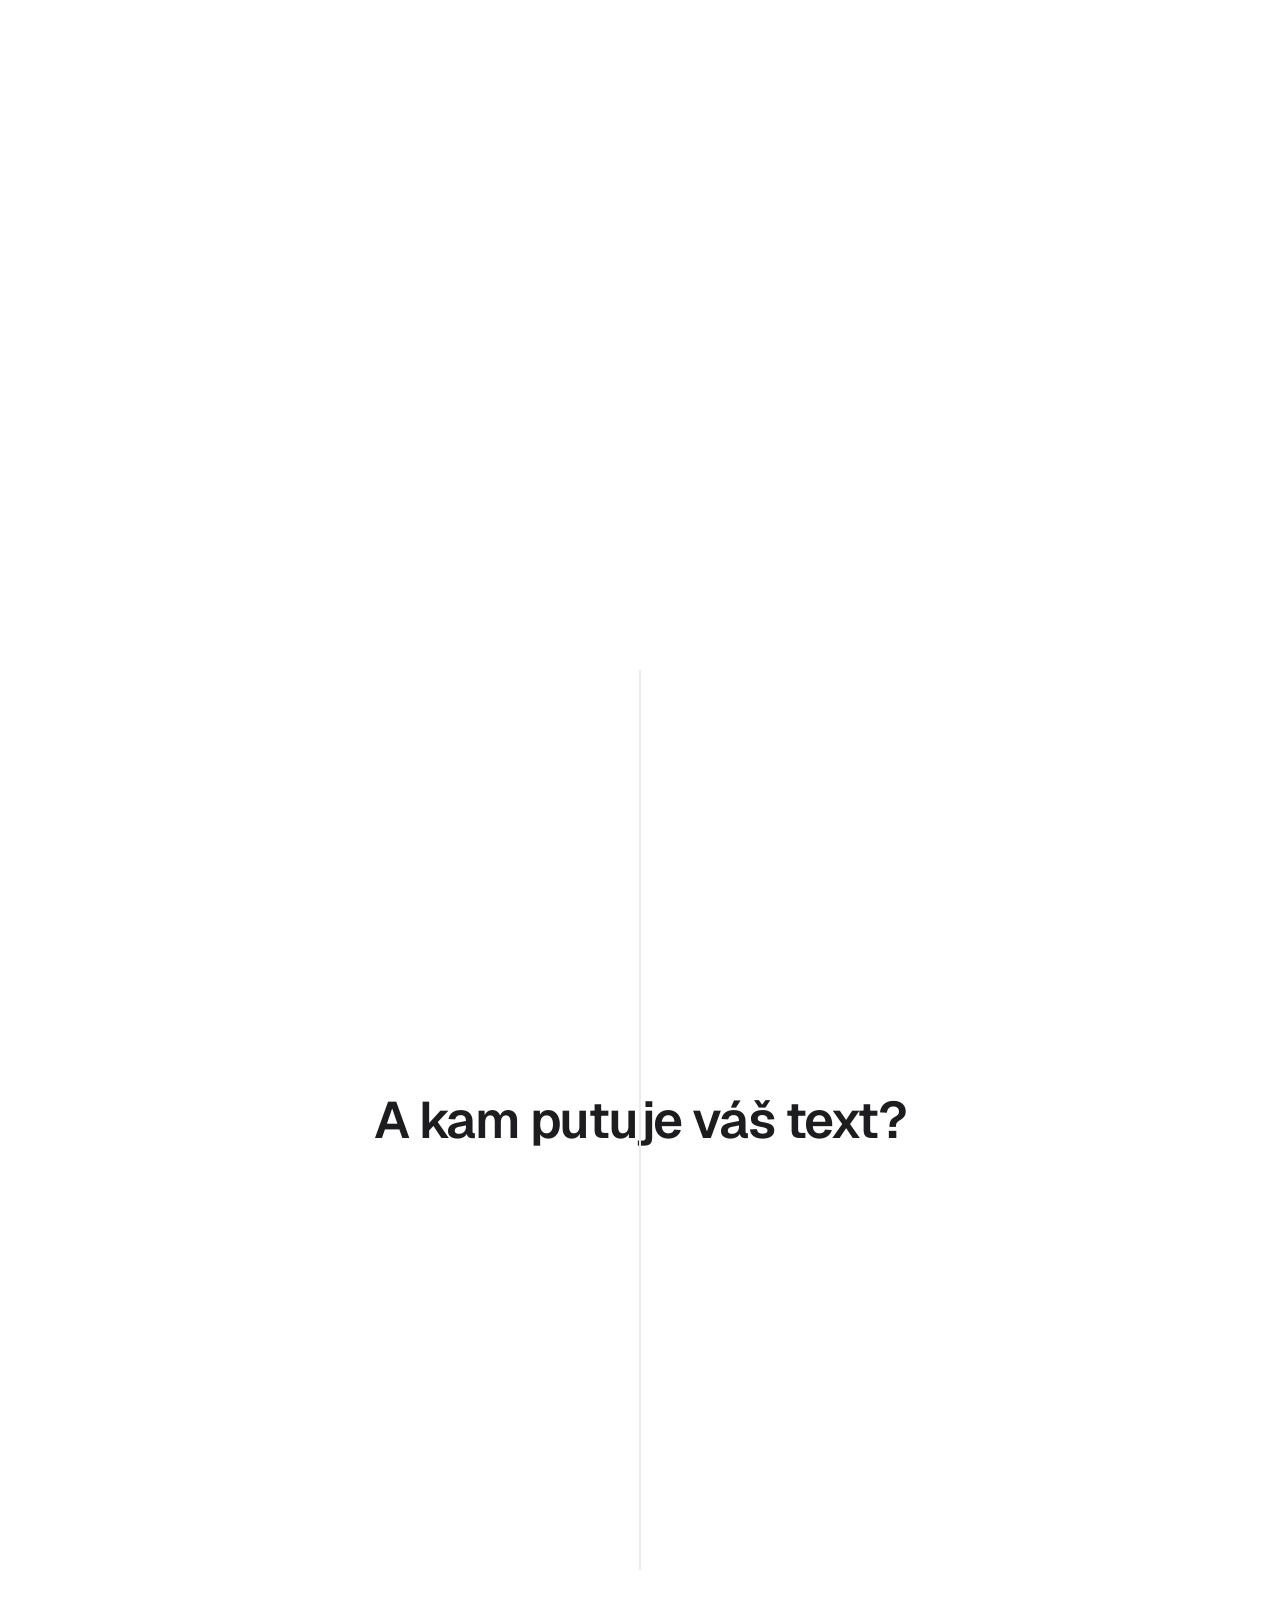
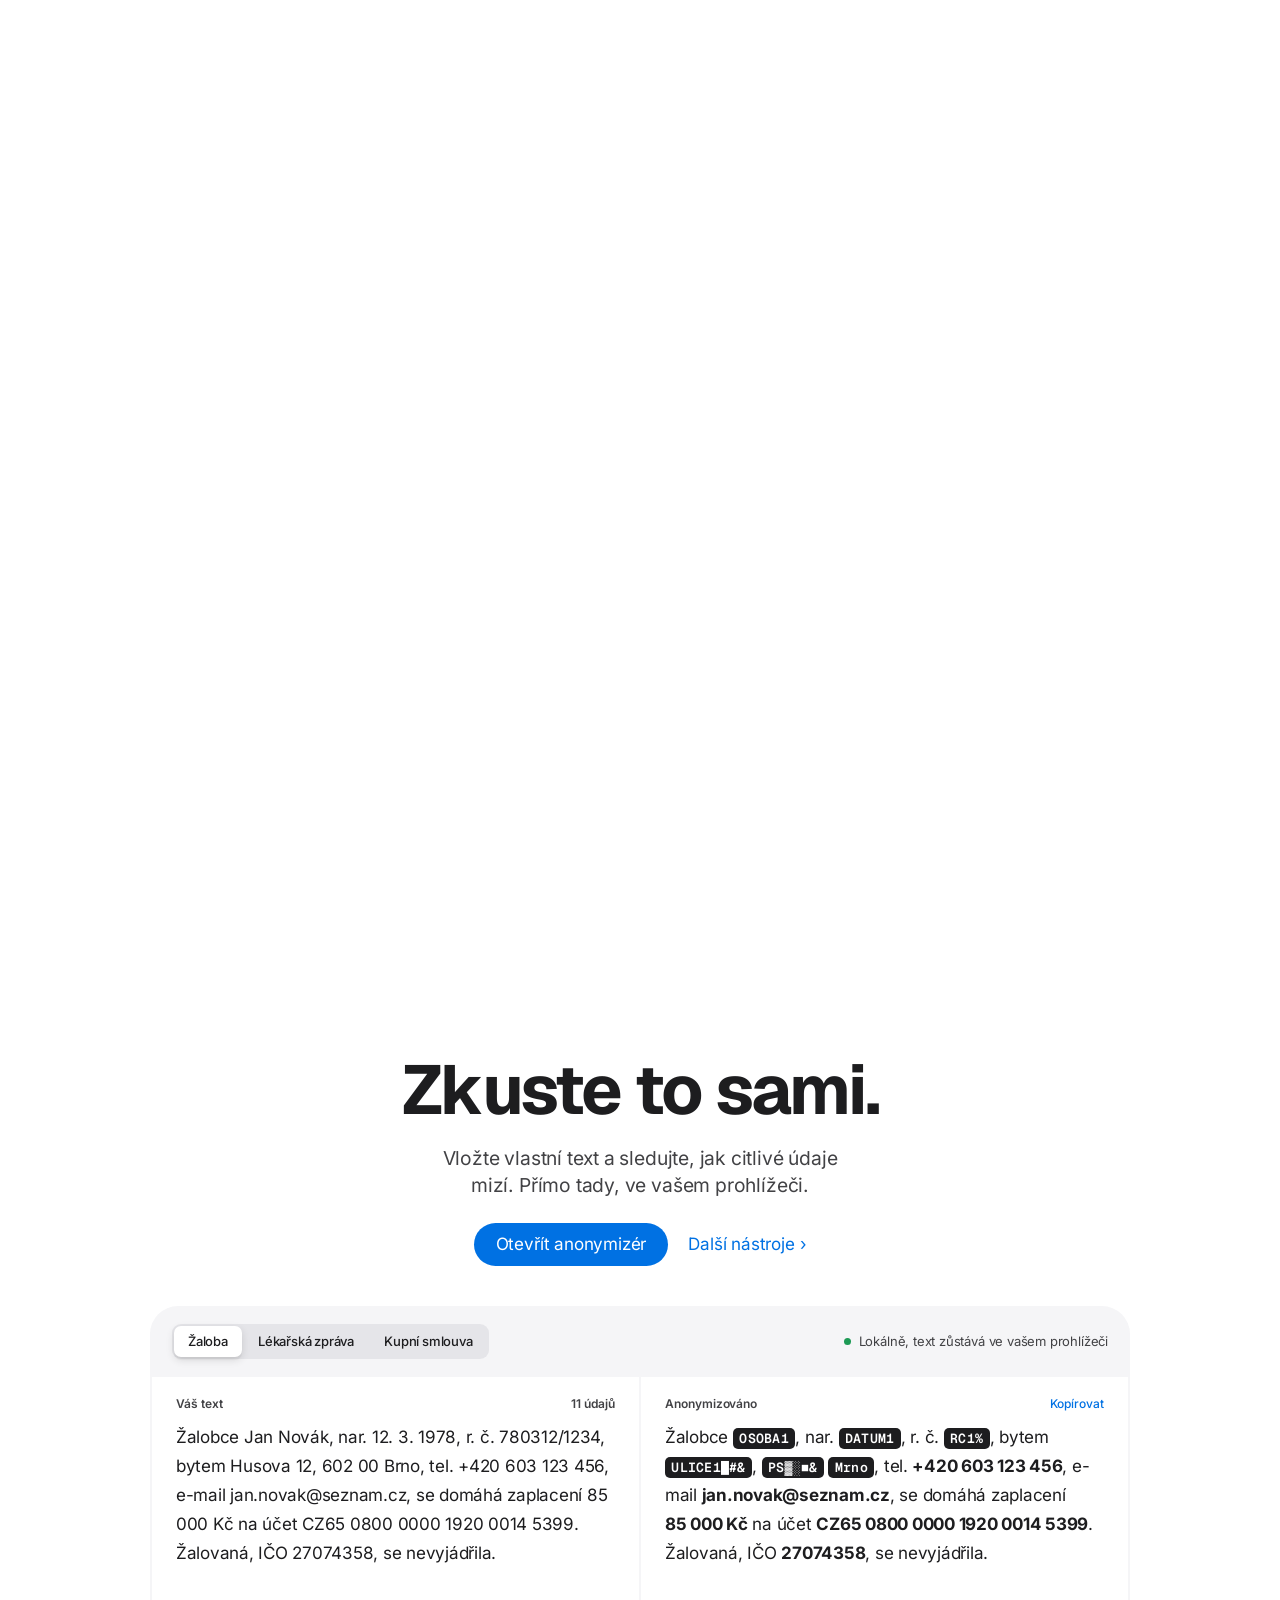
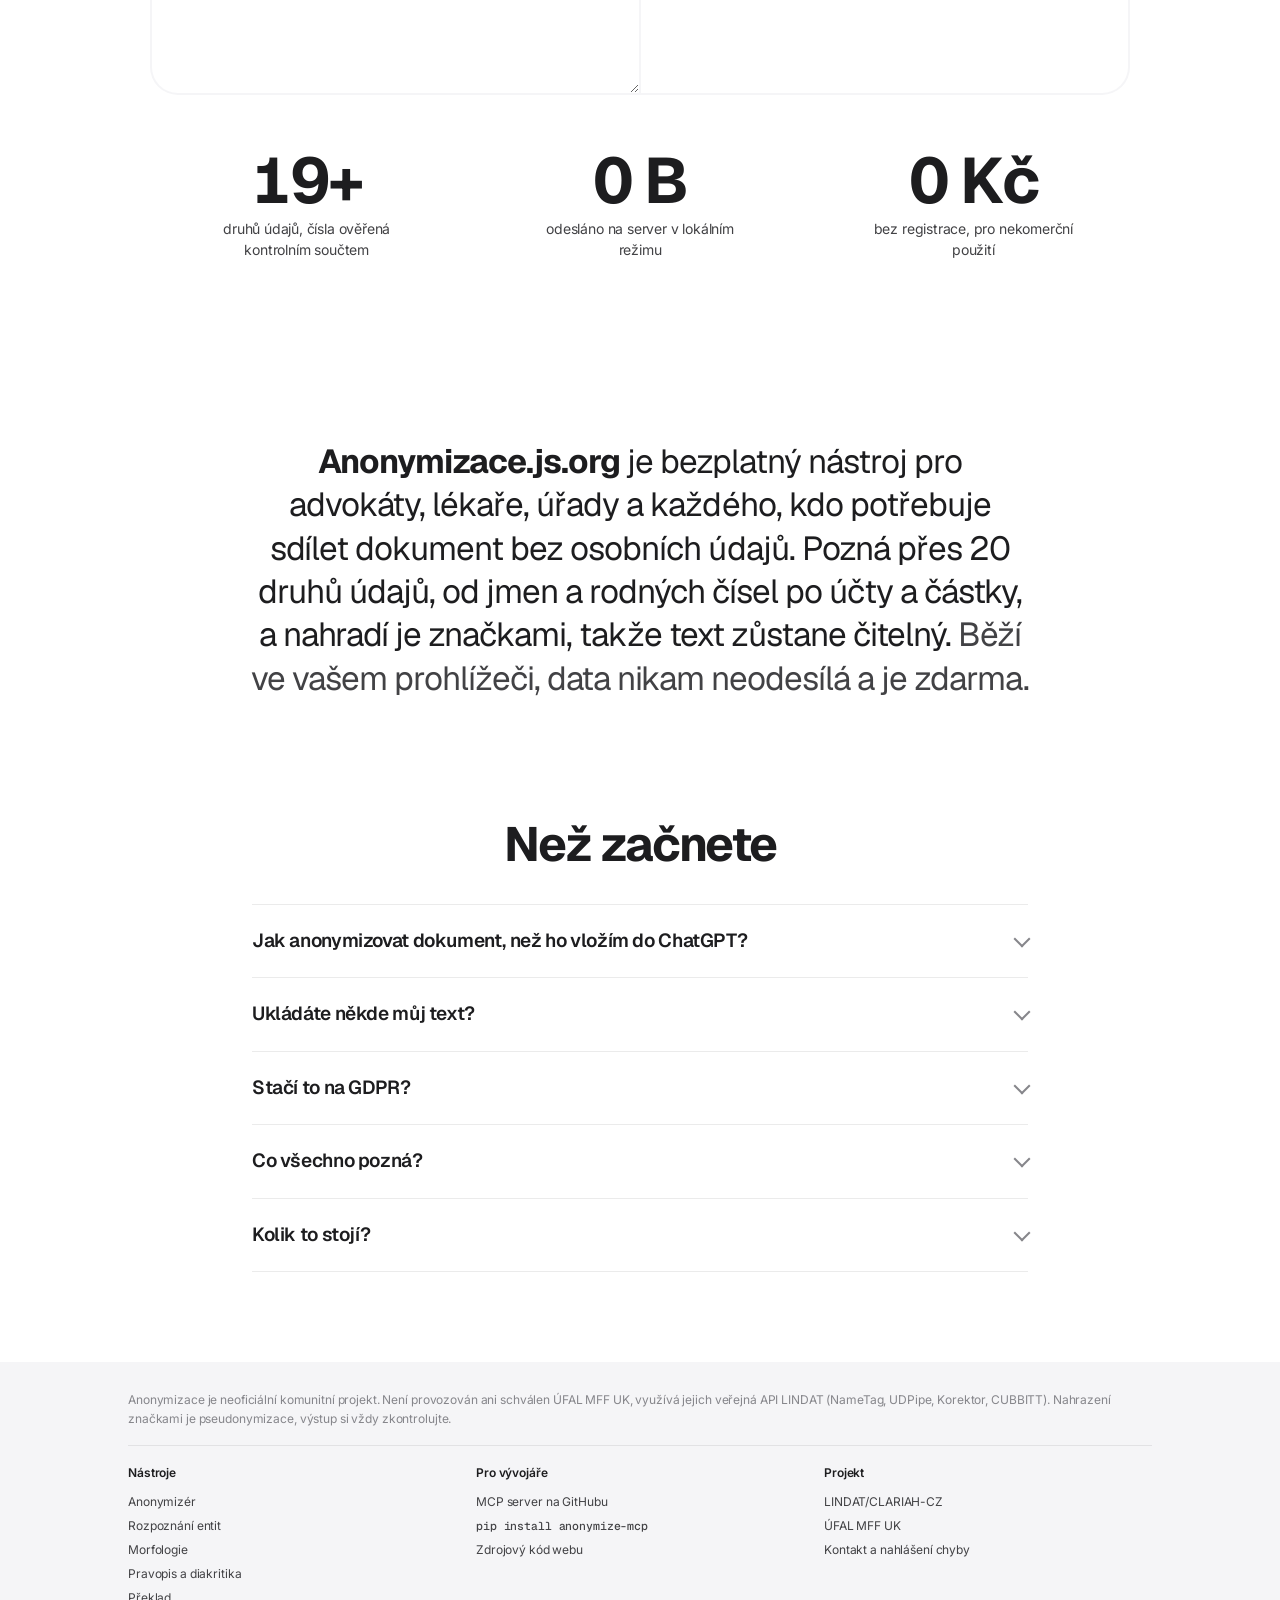
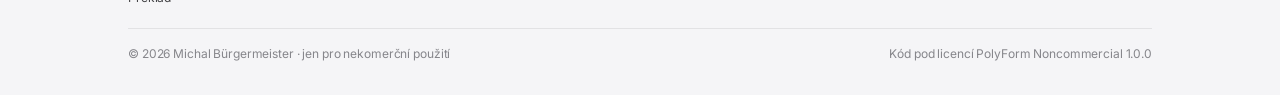
==== commit adcc54f9: "SEO a GEO: robots pro všechny vyhledávače i AI, llms.txt/llms-full.txt, JSON-LD graf, 404 - robots.t" ====
--- a/index.html
+++ b/index.html
@@ -2,10 +2,10 @@
 <html lang="cs">
 <head>
 <meta charset="UTF-8">
-<meta http-equiv="Content-Security-Policy" content="default-src 'self'; script-src 'self' 'sha256-ytVcrgDSeqfs02HxshEtCYP0bLDapa02FKtry64QPY4=' 'sha256-r9u3oEBJVdRTOcQXDYjSccU/Ss6i7462QvEa/kO+IuY='; connect-src 'self'; style-src 'self' 'unsafe-inline'; img-src 'self' data:; font-src 'self'; object-src 'none'; base-uri 'self'; form-action 'self'">
+<meta http-equiv="Content-Security-Policy" content="default-src 'self'; script-src 'self' 'sha256-4JSC+Jw/ElqYUpX/H+CgMYIP0Z0YMfnf02qFKsl3Cds='; connect-src 'self'; style-src 'self' 'unsafe-inline'; img-src 'self' data:; font-src 'self'; object-src 'none'; base-uri 'self'; form-action 'self'">
 <meta name="viewport" content="width=device-width, initial-scale=1.0, viewport-fit=cover">
-<title>Anonymizace českých dokumentů online zdarma — jména, rodná čísla, účty (GDPR)</title>
-<meta name="description" content="Anonymizujte žaloby, lékařské zprávy i smlouvy přímo v prohlížeči. Jména, rodná čísla, adresy, účty i částky se nahradí značkami OSOBA1, RC1, IBAN1. Zdarma, bez registrace, text neopustí váš počítač.">
+<title>Anonymizace dokumentů online zdarma | jména, rodná čísla, GDPR</title>
+<meta name="description" content="Anonymizujte žaloby, lékařské zprávy i smlouvy přímo v prohlížeči, než je pošlete do ChatGPT nebo zveřejníte. Jména, rodná čísla, adresy, účty i částky se nahradí značkami. Zdarma, bez registrace, text neopustí váš počítač.">
 <meta name="author" content="Michal Bürgermeister">
 <meta name="robots" content="index, follow, max-image-preview:large, max-snippet:-1">
 <meta name="theme-color" content="#ffffff" media="(prefers-color-scheme: light)">
@@ -14,6 +14,9 @@
 <link rel="apple-touch-icon" href="favicon.svg">
 <link rel="manifest" href="site.webmanifest">
 <link rel="canonical" href="https://anonymizace.js.org/">
+<link rel="alternate" hreflang="cs" href="https://anonymizace.js.org/">
+<link rel="alternate" hreflang="x-default" href="https://anonymizace.js.org/">
+<link rel="alternate" type="text/markdown" title="Popis pro AI (llms.txt)" href="https://anonymizace.js.org/llms.txt">
 <meta property="og:type" content="website">
 <meta property="og:site_name" content="Anonymizace">
 <meta property="og:locale" content="cs_CZ">
@@ -21,6 +24,9 @@
 <meta property="og:description" content="Jména, rodná čísla, adresy, účty i částky se nahradí značkami. Zdarma, v prohlížeči, bez registrace.">
 <meta property="og:url" content="https://anonymizace.js.org/">
 <meta property="og:image" content="https://anonymizace.js.org/og-image.png">
+<meta property="og:image:width" content="1200">
+<meta property="og:image:height" content="630">
+<meta property="og:image:alt" content="Věta ze spisu, ve které jsou jméno, rodné číslo, adresa, částka a účet nahrazené značkami OSOBA1, RC1, ULICE1, CASTKA1 a IBAN1.">
 <meta name="twitter:card" content="summary_large_image">
 <meta name="twitter:title" content="Anonymizace českých dokumentů — text neopustí váš počítač">
 <meta name="twitter:description" content="Jména, rodná čísla, adresy, účty i částky se nahradí značkami. Zdarma, v prohlížeči.">
@@ -47,11 +53,11 @@
 <main id="top">
 <section class="dossier" id="dossier" aria-label="Ukázka anonymizace">
   <div class="d-stage gut">
-    <p class="d-eyebrow d-meta">Spis 23 C 145/2026 · žaloba o zaplacení</p>
+    <div class="d-meta"><h1 class="d-eyebrow">Anonymizace dokumentů</h1><p class="d-sub">Ukázka: spis 23 C 145/2026, žaloba o zaplacení</p></div>
     <p class="d-text" id="dtext">Žalobce <span class="pii" data-tok="OSOBA1">Jan Novák</span>, r.&nbsp;č. <span class="pii" data-tok="RC1">780312/1234</span>, bytem <span class="pii" data-tok="ULICE1">Husova 12</span> v&nbsp;<span class="pii" data-tok="MESTO1">Brně</span>, žádá <span class="pii" data-tok="CASTKA1">85 000 Kč</span> na účet <span class="pii" data-tok="IBAN1">CZ65 0800 0000 1920</span>.</p>
     <div class="d-foot">
       <div class="d-caps">
-        <h1 id="cap0">Šest citlivých údajů v&nbsp;jedné větě. <em>Posuňte dolů a&nbsp;zmizí.</em></h1>
+        <p id="cap0">Šest citlivých údajů v&nbsp;jedné větě. <em>Posuňte dolů a&nbsp;zmizí.</em></p>
         <p id="cap1" style="opacity:0">Po anonymizaci <em>ani jeden.</em></p>
       </div>
       <div class="d-count"><strong id="cnt">6</strong><span>citlivých údajů ve větě</span></div>
@@ -104,8 +110,13 @@
   </div>
 </section>
 
+<section class="about gut" aria-label="O nástroji">
+  <p data-reveal="0"><b>Anonymizace.js.org</b> je bezplatný nástroj pro advokáty, lékaře, úřady a každého, kdo potřebuje sdílet dokument bez osobních údajů. Pozná přes 20 druhů údajů, od jmen a rodných čísel po účty a částky, a nahradí je značkami, takže text zůstane čitelný. <span>Běží ve vašem prohlížeči, data nikam neodesílá a je zdarma.</span></p>
+</section>
+
 <section class="faq gut" id="otazky">
   <h2>Než začnete</h2>
+    <details><summary>Jak anonymizovat dokument, než ho vložím do ChatGPT?</summary><p>Vložte text do anonymizéru nebo nahrajte PDF, Word či TXT. Jména, rodná čísla, adresy, účty a další údaje se nahradí značkami jako OSOBA1 nebo RC1. Výsledek zkopírujete a vložíte do ChatGPT, Claude nebo Gemini. Model pak pracuje s textem, ale osobní údaje nevidí.</p></details>
   <details><summary>Ukládáte někde můj text?</summary><p>Ne. Web nemá vlastní server ani databázi. V lokálním režimu text vůbec neopustí prohlížeč. V přesném režimu ho zpracuje akademický server LINDAT na MFF UK a výsledek se vrátí jen vám.</p></details>
   <details><summary>Stačí to na GDPR?</summary><p>Nahrazení značkami je pseudonymizace podle čl. 4 odst. 5 GDPR. Výrazně snižuje riziko, ale za výsledek odpovídá ten, kdo dokument předává. Výstup si před odesláním vždy přečtěte.</p></details>
   <details><summary>Co všechno pozná?</summary><p>Jména, rodná čísla s kontrolou dělitelnosti, IČO, DIČ, IBAN a čísla účtů, peněžní částky, platební karty, telefony, e-maily, adresy a PSČ, data narození, SPZ, VIN, čísla dokladů, datové schránky, spisové značky i diagnózy MKN-10.</p></details>
@@ -130,14 +141,7 @@
 <script src="js/landing.js"></script>
 
 <script type="application/ld+json">
-{"@context":"https://schema.org","@type":"WebApplication","name":"Anonymizace českých dokumentů","url":"https://anonymizace.js.org/","description":"Anonymizace osobních údajů v českých dokumentech přímo v prohlížeči. Jména, rodná čísla, adresy, účty i částky se nahradí značkami. Lokální offline režim i přesný režim s NER od ÚFAL MFF UK.","applicationCategory":"SecurityApplication","operatingSystem":"All (web browser)","inLanguage":"cs","dateModified":"2026-11-14","isAccessibleForFree":true,"offers":{"@type":"Offer","price":"0","priceCurrency":"CZK"},"creator":{"@type":"Person","name":"Michal Bürgermeister"},"isBasedOn":"https://github.com/Buggy1111/anonymize-mcp"}
-</script>
-<script type="application/ld+json">
-{"@context":"https://schema.org","@type":"FAQPage","mainEntity":[
-{"@type":"Question","name":"Ukládáte někde můj text?","acceptedAnswer":{"@type":"Answer","text":"Ne. Web nemá vlastní server ani databázi. V lokálním režimu text vůbec neopustí prohlížeč. V přesném režimu ho zpracuje akademický server LINDAT na MFF UK a výsledek se vrátí jen vám."}},
-{"@type":"Question","name":"Stačí to na GDPR?","acceptedAnswer":{"@type":"Answer","text":"Nahrazení značkami je pseudonymizace podle čl. 4 odst. 5 GDPR. Výrazně snižuje riziko, ale za výsledek odpovídá ten, kdo dokument předává. Výstup si před odesláním vždy přečtěte."}},
-{"@type":"Question","name":"Co všechno pozná?","acceptedAnswer":{"@type":"Answer","text":"Jména, rodná čísla s kontrolou dělitelnosti, IČO, DIČ, IBAN a čísla účtů, peněžní částky, platební karty, telefony, e-maily, adresy a PSČ, data narození, SPZ, VIN, čísla dokladů, datové schránky, spisové značky i diagnózy MKN-10."}},
-{"@type":"Question","name":"Kolik to stojí?","acceptedAnswer":{"@type":"Answer","text":"Nic, pro nekomerční použití. Projekt je neoficiální a staví na veřejných nástrojích LINDAT a ÚFAL MFF UK."}}]}
+{"@context":"https://schema.org","@graph":[{"@type":"WebSite","@id":"https://anonymizace.js.org/#web","url":"https://anonymizace.js.org/","name":"Anonymizace","alternateName":["Anonymizace.js.org","Czech NLP Toolkit"],"inLanguage":"cs","description":"Anonymizace českých dokumentů v prohlížeči.","publisher":{"@id":"https://anonymizace.js.org/#autor"}},{"@type":"Person","@id":"https://anonymizace.js.org/#autor","name":"Michal Bürgermeister","url":"https://github.com/Buggy1111","sameAs":["https://github.com/Buggy1111","https://pypi.org/project/anonymize-mcp/"]},{"@type":"WebApplication","@id":"https://anonymizace.js.org/#app","name":"Anonymizace dokumentů","url":"https://anonymizace.js.org/","description":"Bezplatná anonymizace osobních údajů v českých dokumentech přímo v prohlížeči. Jména, rodná čísla, adresy, účty i peněžní částky se nahradí značkami OSOBA1, RC1, CASTKA1. Lokální offline režim i přesný režim s rozpoznáváním entit (NameTag, ÚFAL MFF UK).","applicationCategory":"SecurityApplication","applicationSubCategory":"Anonymizace a pseudonymizace dokumentů","operatingSystem":"Webový prohlížeč","browserRequirements":"Requires JavaScript","inLanguage":"cs","isAccessibleForFree":true,"offers":{"@type":"Offer","price":"0","priceCurrency":"CZK"},"image":"https://anonymizace.js.org/og-image.png","screenshot":"https://anonymizace.js.org/og-image.png","dateModified":"2026-11-14","featureList":["Přes 20 druhů osobních údajů","Rodná čísla, IČO a IBAN ověřené kontrolním součtem","Peněžní částky","Lokální režim bez odesílání dat","Přesný režim s NER (NameTag, ÚFAL)","Nahrání PDF, DOCX a TXT"],"audience":{"@type":"Audience","audienceType":"advokáti, lékaři, úřady, soudy, novináři, vývojáři"},"author":{"@id":"https://anonymizace.js.org/#autor"},"isPartOf":{"@id":"https://anonymizace.js.org/#web"},"isBasedOn":"https://github.com/Buggy1111/anonymize-mcp","license":"https://polyformproject.org/licenses/noncommercial/1.0.0/"},{"@type":"FAQPage","@id":"https://anonymizace.js.org/#otazky","mainEntity":[{"@type":"Question","name":"Jak anonymizovat dokument, než ho vložím do ChatGPT?","acceptedAnswer":{"@type":"Answer","text":"Vložte text do anonymizéru nebo nahrajte PDF, Word či TXT. Jména, rodná čísla, adresy, účty a další údaje se nahradí značkami jako OSOBA1 nebo RC1. Výsledek zkopírujete a vložíte do ChatGPT, Claude nebo Gemini. Model pak pracuje s textem, ale osobní údaje nevidí."}},{"@type":"Question","name":"Ukládáte někde můj text?","acceptedAnswer":{"@type":"Answer","text":"Ne. Web nemá vlastní server ani databázi. V lokálním režimu text vůbec neopustí prohlížeč. V přesném režimu ho zpracuje akademický server LINDAT na MFF UK a výsledek se vrátí jen vám."}},{"@type":"Question","name":"Stačí to na GDPR?","acceptedAnswer":{"@type":"Answer","text":"Nahrazení značkami je pseudonymizace podle čl. 4 odst. 5 GDPR. Výrazně snižuje riziko, ale za výsledek odpovídá ten, kdo dokument předává. Výstup si před odesláním vždy přečtěte."}},{"@type":"Question","name":"Co všechno pozná?","acceptedAnswer":{"@type":"Answer","text":"Jména, rodná čísla s kontrolou dělitelnosti, IČO, DIČ, IBAN a čísla účtů, peněžní částky, platební karty, telefony, e-maily, adresy a PSČ, data narození, SPZ, VIN, čísla dokladů, datové schránky, spisové značky i diagnózy MKN-10."}},{"@type":"Question","name":"Kolik to stojí?","acceptedAnswer":{"@type":"Answer","text":"Nic, pro nekomerční použití. Projekt je neoficiální a staví na veřejných nástrojích LINDAT a ÚFAL MFF UK."}}]}]}
 </script>
 </body>
 </html>
--- a/css/landing.css
+++ b/css/landing.css
@@ -15,6 +15,12 @@
 .d-caps{position:relative;width:100%;min-height:2.6em;font-family:var(--f-display);font-weight:600;font-size:clamp(19px,1.9vw,24px);line-height:1.2;letter-spacing:-.015em}
 .d-caps>*{position:absolute;left:0;right:0;bottom:0;margin:0 auto;font:inherit;max-width:30ch}
 .d-caps em{font-style:normal;font-weight:400;color:var(--fg2)}
+.d-meta{display:grid;gap:4px;justify-items:center}
+.d-sub{margin:0;font-size:13px;color:var(--mut)}
+.about{max-width:900px;margin:0 auto;padding-block:10vh 0;text-align:center}
+.about p{margin:0;font-family:var(--f-display);font-weight:400;font-size:clamp(22px,2.6vw,34px);line-height:1.3;letter-spacing:-.03em;color:var(--fg);text-wrap:balance}
+.about b{font-weight:700}
+.about span{color:var(--fg2)}
 .d-count{display:flex;align-items:baseline;gap:8px;font-size:14px;color:var(--fg2)}
 .d-count strong{font-family:var(--f-display);font-weight:600;font-size:17px;color:var(--fg);font-variant-numeric:tabular-nums;min-width:1ch}
 .d-prog{width:min(220px,50%);height:3px;border-radius:3px;background:var(--seg);position:relative;overflow:hidden}
